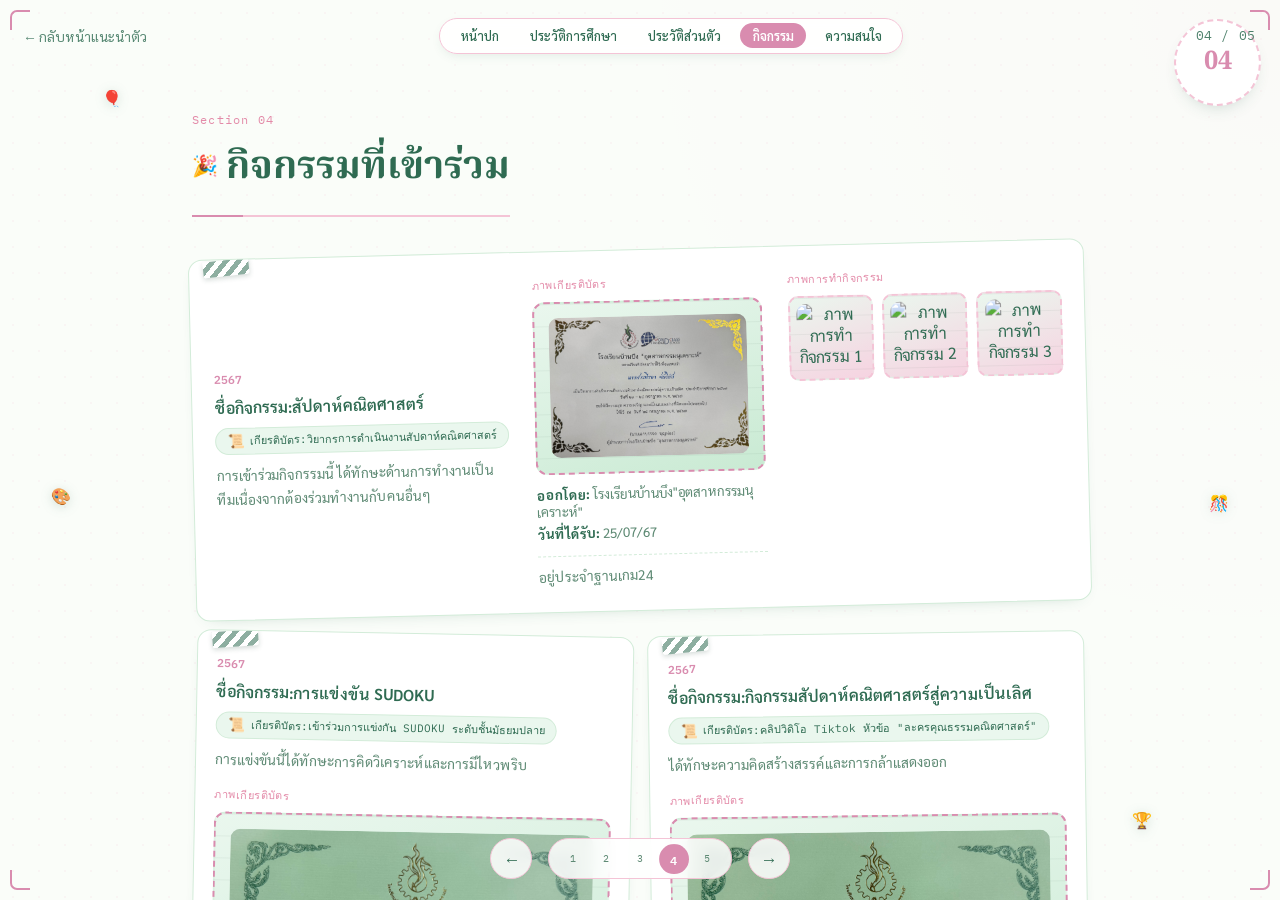
==== activities.html @ b08c2ee7 "Update activities.html" ====
<!DOCTYPE html>
<html lang="th">
<head>
<meta charset="UTF-8">
<meta name="viewport" content="width=device-width, initial-scale=1.0">
<title>กิจกรรม | พอร์ตฟอลิโอ สายบัญชี</title>
<link rel="preconnect" href="https://fonts.googleapis.com">
<link rel="preconnect" href="https://fonts.gstatic.com" crossorigin>
<link href="https://fonts.googleapis.com/css2?family=Noto+Serif+Thai:wght@400;600;700&family=Sarabun:wght@300;400;500;600;700&family=IBM+Plex+Mono:wght@400;500&display=swap" rel="stylesheet">

<style>
  :root{
    --sky:#E7F6EC;
    --navy:#2F6B52;
    --blue:#E38AA8;
    --blue-light:#F4C4D6;
    --paper:#FBFDFA;
    --paper-alt:#EAF7EE;
    --line:#D3ECD9;
    --gold:#D98CAF;
    --ink:#264B3C;
    --ink-soft:#5E8A74;
    --white:#FFFFFF;
    --blush-deep:#F6D3E1;
    --mint-deep:#C9EAD3;
    --font-display:'Noto Serif Thai', serif;
    --font-body:'Sarabun', sans-serif;
    --font-mono:'IBM Plex Mono', monospace;
  }

  *{box-sizing:border-box;}
  html,body{height:100%;margin:0;overflow:hidden;}
  body{
    font-family:var(--font-body);
    color:var(--ink);
    background:var(--paper);
    -webkit-font-smoothing:antialiased;
  }
  h1,h2,h3{font-family:var(--font-display);margin:0;}
  p{margin:0;}
  a{color:inherit;}
  button{font-family:inherit;cursor:pointer;}

  .app{position:relative;height:100vh;height:100dvh;overflow:hidden;}

  .topbar{
    position:fixed;top:0;left:0;right:0;z-index:30;
    display:flex;justify-content:space-between;align-items:center;
    padding:1.1rem 1.5rem;
    pointer-events:none;
  }
  .topbar > *{pointer-events:auto;}
  .back-link{
    font-size:.85rem;text-decoration:none;color:var(--navy);
    opacity:.8;transition:opacity .2s;
  }
  .back-link:hover{opacity:1;}
  .progress{
    font-family:var(--font-mono);font-size:.8rem;letter-spacing:.05em;
    color:var(--navy);opacity:.85;
  }

  .quick-nav {
    display: flex;
    gap: .4rem;
    background: rgba(255, 255, 255, 0.85);
    backdrop-filter: blur(6px);
    padding: .3rem .5rem;
    border-radius: 999px;
    border: 1px solid var(--blue-light);
    box-shadow: 0 4px 12px -4px rgba(47,107,82,.15);
  }

  .nav-chip {
    border: none;
    background: transparent;
    color: var(--navy);
    font-family: var(--font-body);
    font-size: .8rem;
    font-weight: 500;
    padding: .25rem .78rem;
    border-radius: 999px;
    transition: all .2s ease;
    text-decoration: none;
    display: inline-flex;
  }

  .nav-chip:hover {
    background: var(--paper-alt);
    color: var(--navy);
  }

  .nav-chip.active {
    background: var(--gold);
    color: var(--white);
    font-weight: 600;
  }

  @media (max-width: 680px) {
    .quick-nav {
      display: none;
    }
  }

  .deck{
    display:flex;height:100vh;height:100dvh;
  }
  .slide{
    min-width:100vw;height:100vh;height:100dvh;
    overflow-y:auto;
    padding:6.5rem 1.5rem 6rem;
    position:relative;
    opacity:1;
  }
  @media (min-width:768px){
    .slide{padding:7rem 4rem 6.5rem;}
  }

  .slide--paper{
    background-image:
      radial-gradient(circle at 100% 0%, rgba(227,138,168,.16), transparent 40%),
      radial-gradient(var(--blue-light) 1px, transparent 1.4px);
    background-size:auto, 26px 26px;
    background-position:0 0, 0 0;
    background-color:var(--paper);
    background-blend-mode:normal, normal;
    color:var(--ink);
  }
  .slide--paper::before{
    content:"";position:absolute;inset:0;background:var(--paper);opacity:.86;z-index:0;pointer-events:none;
  }
  .slide--paper > *{position:relative;z-index:1;}
  .slide--paper > .sparkle{position:absolute;}
  .slide--paper > .ghost-num{position:absolute;top:1.2rem;right:1.2rem;}

  .ghost-num{
    display:flex;align-items:center;justify-content:center;
    width:5.4rem;height:5.4rem;border-radius:50%;
    background:var(--white);
    border:2.5px dashed var(--blue-light);
    font-size:1.6rem;color:var(--gold);
    box-shadow:0 8px 18px -10px rgba(47,107,82,.3);
    animation:wiggle 6s ease-in-out infinite;
    font-family:var(--font-display);font-weight:700;
  }

  .section-tag{
    font-family:var(--font-mono);font-size:.75rem;letter-spacing:.1em;
    color:var(--blue);margin-bottom:.6rem;
  }
  .section-title{
    font-size:clamp(1.7rem,3.4vw,2.4rem);color:var(--navy);font-weight:700;
    margin-bottom:2rem;padding-bottom:1rem;
    border-bottom:2px solid var(--blue-light);
    max-width:48rem;
    position:relative;
    display:inline-flex;align-items:center;gap:.5rem;
  }
  .section-title .emoji{font-size:1.3rem;}
  .section-title::after{
    content:"";position:absolute;left:0;bottom:-2px;width:3.2rem;height:2px;
    background:var(--gold);
  }
  .content-wrap{max-width:48rem;margin:0 auto;}

  .activity-grid{display:grid;gap:1.4rem;}
  @media (min-width:640px){.activity-grid{grid-template-columns:1fr 1fr;}}
  .activity-card{
    background:var(--white);border:1px solid var(--line);border-radius:14px;overflow:hidden;
    box-shadow:0 6px 18px -14px rgba(47,107,82,.45);
    transition:transform .2s, box-shadow .2s;
    position:relative;
  }
  .activity-card:nth-child(4n+1){transform:rotate(-1.4deg);}
  .activity-card:nth-child(4n+2){transform:rotate(1.1deg);}
  .activity-card:nth-child(4n+3){transform:rotate(-.8deg);}
  .activity-card:nth-child(4n+4){transform:rotate(1.5deg);}
  .activity-card:hover{transform:rotate(0deg) translateY(-4px) scale(1.015);box-shadow:0 12px 24px -14px rgba(47,107,82,.5);}
  .activity-card::before{
    content:"";position:absolute;top:0;left:14px;z-index:3;
    width:46px;height:16px;
    background:repeating-linear-gradient(135deg, rgba(255,255,255,.6) 0 5px, rgba(47,107,82,.55) 5px 10px);
    transform:rotate(-5deg);border-radius:0 0 2px 2px;
    box-shadow:0 2px 5px rgba(38,75,60,.2);
  }

  /* การ์ดแบบเต็มแถว (แนวนอน) สำหรับกิจกรรมที่มีเนื้อหาเยอะ */
  .activity-card--wide{
    grid-column:1 / -1;
    transform:rotate(-.6deg);
  }
  .activity-card--wide:hover{
    transform:rotate(0deg) translateY(-4px) scale(1.008);
  }
  .activity-card--wide .activity-body{
    display:flex;
    flex-wrap:wrap;
    gap:1.6rem;
    padding:1.5rem 1.4rem;
  }
  .activity-card--wide .activity-meta{
    flex:1 1 240px;
    min-width:220px;
    display:flex;
    flex-direction:column;
    justify-content:center;
  }
  .activity-card--wide .cert-col{
    flex:1 1 200px;
    min-width:190px;
    max-width:230px;
  }
  .activity-card--wide .photo-col{
    flex:1 1 220px;
    min-width:210px;
  }
  .activity-card--wide .cert-col .cert-frame{
    aspect-ratio:4/3;
  }
  @media (max-width:640px){
    .activity-card--wide .activity-body{flex-direction:column;}
    .activity-card--wide .cert-col,
    .activity-card--wide .photo-col{max-width:none;}
  }

  .activity-body{padding:1.4rem 1.2rem 1.3rem;}
  .activity-year{font-family:var(--font-mono);font-size:.72rem;color:var(--gold);margin-bottom:.4rem;font-weight:600;}
  .activity-title{font-size:1rem;font-weight:600;color:var(--navy);line-height:1.5;margin-bottom:.5rem;}
  .activity-desc{font-size:.86rem;color:var(--ink-soft);line-height:1.7;}
  .cert-caption{
    display:inline-flex;align-items:center;gap:.35rem;
    font-family:var(--font-mono);font-size:.68rem;color:var(--navy);
    background:var(--paper-alt);border:1px solid var(--line);
    border-radius:999px;padding:.22rem .7rem;margin-bottom:.6rem;
  }
  .cert-caption::before{content:"📜";font-size:.85rem;}
  .cert-frame{
    aspect-ratio:4/3;border-radius:12px;
    border:2px dashed var(--gold);
    background:
      repeating-linear-gradient(to bottom, rgba(38,75,60,.06) 0 1px, transparent 1px 22px),
      linear-gradient(160deg,var(--paper-alt), var(--mint-deep));
    display:flex;flex-direction:column;align-items:center;justify-content:center;
    gap:.4rem;color:var(--navy);text-align:center;padding:.9rem;
    overflow:hidden;
  }
  .cert-frame img{
    width:100%;
    height:100%;
    object-fit:cover;
    border-radius:10px;
  }
  .cert-frame svg{width:28px;height:28px;opacity:.75;}
  .cert-frame span{font-size:.74rem;line-height:1.6;font-weight:600;}
  .cert-info{margin-top:.7rem;display:flex;flex-direction:column;gap:.35rem;}
  .plan-line{font-size:.84rem;color:var(--ink-soft);}
  .plan-line b{color:var(--navy);}
  .cert-desc{
    font-size:.86rem;color:var(--ink-soft);line-height:1.7;
    margin-top:.5rem;padding-top:.5rem;border-top:1px dashed var(--line);
  }
  .mini-photo-label{
    font-family:var(--font-mono);font-size:.68rem;letter-spacing:.04em;
    color:var(--blue);margin:.9rem 0 .5rem;text-transform:uppercase;
  }
  .activity-card--wide .mini-photo-label{margin-top:0;}
  .mini-photo-row{display:grid;grid-template-columns:repeat(3,1fr);gap:.55rem;}
  .mini-photo-frame{
    aspect-ratio:1/1;border-radius:10px;
    border:2px dashed var(--blue-light);
    background:
      repeating-linear-gradient(to bottom, rgba(38,75,60,.06) 0 1px, transparent 1px 18px),
      linear-gradient(160deg,var(--paper-alt), var(--blush-deep));
    display:flex;flex-direction:column;align-items:center;justify-content:center;
    gap:.25rem;color:var(--navy);text-align:center;padding:.4rem;
    overflow:hidden;
  }
  .mini-photo-frame svg{width:18px;height:18px;opacity:.7;}
  .mini-photo-frame span{font-size:.62rem;line-height:1.4;font-weight:600;}
  .mini-photo-frame img{
    width:100%;
    height:100%;
    object-fit:cover;
    border-radius:10px;
    display:block;
  }

  .frame-corner{
    position:fixed;z-index:26;pointer-events:none;width:20px;height:20px;
  }
  .frame-corner.tl{top:10px;left:10px;border-top:2px solid var(--gold);border-left:2px solid var(--gold);border-radius:7px 0 0 0;}
  .frame-corner.tr{top:10px;right:10px;border-top:2px solid var(--gold);border-right:2px solid var(--gold);border-radius:0 7px 0 0;}
  .frame-corner.bl{bottom:10px;left:10px;border-bottom:2px solid var(--gold);border-left:2px solid var(--gold);border-radius:0 0 0 7px;}
  .frame-corner.br{bottom:10px;right:10px;border-bottom:2px solid var(--gold);border-right:2px solid var(--gold);border-radius:0 0 7px 0;}

  .nav-controls{
    position:fixed;left:0;right:0;bottom:1.3rem;z-index:30;
    display:flex;align-items:center;justify-content:center;gap:1rem;
    pointer-events:none;
  }
  .nav-controls > *{pointer-events:auto;}
  .nav-btn{
    width:2.6rem;height:2.6rem;border-radius:50%;border:1px solid var(--blue-light);
    background:rgba(255,255,255,.85);backdrop-filter:blur(6px);
    color:var(--navy);font-size:1.05rem;display:flex;align-items:center;justify-content:center;
    transition:opacity .2s, transform .2s, background .2s;
    text-decoration:none;
  }
  .nav-btn:hover:not(.is-disabled){transform:translateY(-2px) scale(1.08) rotate(-4deg);background:var(--white);}
  .nav-btn.is-disabled{opacity:.3;pointer-events:none;}
  .dots{display:flex;gap:.5rem;padding:.4rem .7rem;border-radius:999px;
    background:rgba(255,255,255,.85);backdrop-filter:blur(6px);
    border:1px solid var(--blue-light);}
  .dot{
    width:1.6rem;height:1.6rem;border-radius:50%;border:none;background:transparent;
    font-family:var(--font-mono);font-size:.65rem;color:var(--ink-soft);
    display:flex;align-items:center;justify-content:center;
    text-decoration:none;
  }
  .dot.active{background:var(--gold);color:var(--white);font-weight:600;transform:scale(1.15);}

  @keyframes floaty{
    0%,100%{transform:translateY(0) rotate(var(--r,0deg));}
    50%{transform:translateY(-10px) rotate(var(--r,0deg));}
  }
  @keyframes twinkle{
    0%,100%{opacity:.35;transform:scale(.85) rotate(var(--r,0deg));}
    50%{opacity:1;transform:scale(1.15) rotate(var(--r,0deg));}
  }
  @keyframes wiggle{
    0%,100%{transform:rotate(-3deg);}
    50%{transform:rotate(3deg);}
  }
  .sparkle{
    position:absolute;pointer-events:none;user-select:none;
    font-size:1.4rem;line-height:1;
    filter:drop-shadow(0 2px 6px rgba(47,107,82,.2));
    animation:floaty 5s ease-in-out infinite;
    z-index:1;
  }
  .sparkle.tw{animation:twinkle 3.2s ease-in-out infinite;}
  .sparkle.small{font-size:1rem;}

  @media (prefers-reduced-motion:reduce){
    .sparkle, .ghost-num{animation:none;}
  }
</style>
</head>
<body>

<div class="app">

  <span class="frame-corner tl" aria-hidden="true"></span>
  <span class="frame-corner tr" aria-hidden="true"></span>
  <span class="frame-corner bl" aria-hidden="true"></span>
  <span class="frame-corner br" aria-hidden="true"></span>

  <header class="topbar">
    <a class="back-link" href="index.html">← กลับหน้าแนะนำตัว</a>

    <nav class="quick-nav">
      <a class="nav-chip " href="index.html">หน้าปก</a>
      <a class="nav-chip " href="education.html">ประวัติการศึกษา</a>
      <a class="nav-chip " href="personal.html">ประวัติส่วนตัว</a>
      <a class="nav-chip active" href="activities.html">กิจกรรม</a>
      <a class="nav-chip " href="interests.html">ความสนใจ</a>
    </nav>

    <div class="progress">04 / 05</div>
  </header>

  <div class="deck">
    <section class="slide slide--paper">
      <span class="sparkle small tw" style="top:10%;left:8%;">🎈</span>
      <span class="sparkle small" style="bottom:8%;right:10%;animation-delay:.5s;">🏆</span>
      <span class="sparkle small tw" style="top:55%;right:4%;animation-delay:1s;">🎊</span>
      <span class="sparkle small" style="bottom:44%;left:4%;animation-delay:.3s;">🎨</span>
      <span class="ghost-num">04</span>
      <div class="content-wrap" style="max-width:56rem;">
        <div class="section-tag">Section 04</div>
        <h2 class="section-title"><span class="emoji">🎉</span> กิจกรรมที่เข้าร่วม</h2>

        <div class="activity-grid">

          <!-- กิจกรรมที่ 5 (แนวนอน เต็มแถว: รายละเอียด / เกียรติบัตร / ภาพกิจกรรม) -->
          <div class="activity-card activity-card--wide">
            <div class="activity-body">

              <div class="activity-meta">
                <div class="activity-year">2567</div>
                <div class="activity-title">ชื่อกิจกรรม:สัปดาห์คณิตศาสตร์</div>
                <div class="cert-caption">เกียรติบัตร:วิยากรการดำเนินงานสัปดาห์คณิตศาสตร์</div>
                <p class="activity-desc">การเข้าร่วมกิจกรรมนี้ ได้ทักษะด้านการทำงานเป็นทีมเนื่องจากต้องร่วมทำงานกับคนอื่นๆ</p>
              </div>

              <div class="cert-col">
                <div class="mini-photo-label">ภาพเกียรติบัตร</div>
                <div class="cert-frame">
                  <img src="IMG_2150.jpeg" alt="เกียรติบัตรวิทยากรการดำเนินงานสัปดาห์คณิตศาสตร์">
                </div>
                <div class="cert-info">
                  <p class="plan-line"><b>ออกโดย:</b> โรงเรียนบ้านบึง"อุตสาหกรรมนุเคราะห์"</p>
                  <p class="plan-line"><b>วันที่ได้รับ:</b> 25/07/67</p>
                  <p class="cert-desc">อยู่ประจำฐานเกม24</p>
                </div>
              </div>

              <div class="photo-col">
                <div class="mini-photo-label">ภาพการทำกิจกรรม</div>
                <div class="mini-photo-row">
                  <div class="mini-photo-frame">
                    <img src="IMG_XXXX.jpeg" alt="ภาพการทำกิจกรรม 1">
                  </div>
                  <div class="mini-photo-frame">
                    <img src="IMG_XXXX.jpeg" alt="ภาพการทำกิจกรรม 2">
                  </div>
                  <div class="mini-photo-frame">
                    <img src="IMG_XXXX.jpeg" alt="ภาพการทำกิจกรรม 3">
                  </div>
                </div>
              </div>

            </div>
          </div>

          <!-- กิจกรรมที่ 6 (มีเฉพาะภาพเกียรติบัตร) -->
          <div class="activity-card">
            <div class="activity-body">
              <div class="activity-year">2567</div>
              <div class="activity-title">ชื่อกิจกรรม:การแข่งขัน SUDOKU</div>
              <div class="cert-caption">เกียรติบัตร:เข้าร่วมการแข่งกัน SUDOKU ระดับชั้นมัธยมปลาย</div>
              <p class="activity-desc">การแข่งขันนี้ได้ทักษะการคิดวิเคราะห์และการมีไหวพริบ</p>

              <div class="mini-photo-label">ภาพเกียรติบัตร</div>
              <div class="cert-frame">
                <img src="IMG_2148.jpeg" alt="เกียรติบัตร SUDOKU">
              </div>
              <div class="cert-info">
                <p class="plan-line"><b>ออกโดย:</b> โรงเรียนบ้านบึง"อุตสาหกรรมนุเคราะห์"</p>
                <p class="plan-line"><b>วันที่ได้รับ:</b> 25/07/67</p>
                <p class="cert-desc"></p>
              </div>
            </div>
          </div>

          <!-- กิจกรรมที่ 7 (มีเฉพาะภาพเกียรติบัตร) -->
          <div class="activity-card">
            <div class="activity-body">
              <div class="activity-year">2567</div>
              <div class="activity-title">ชื่อกิจกรรม:กิจกรรมสัปดาห์คณิตศาสตร์สู่ความเป็นเลิศ</div>
              <div class="cert-caption">เกียรติบัตร:คลิปวิดิโอ Tiktok หัวข้อ "ละครคุณธรรมคณิตศาสตร์"</div>
              <p class="activity-desc">ได้ทักษะความคิดสร้างสรรค์และการกล้าแสดงออก</p>

              <div class="mini-photo-label">ภาพเกียรติบัตร</div>
              <div class="cert-frame">
                <img src="IMG_2146.jpeg" alt="เกียรติบัตร ละครคุณธรรม">
              </div>
              <div class="cert-info">
                <p class="plan-line"><b>ออกโดย:</b> โรงเรียนบ้านบึง"อุตสาหกรรมนุเคราะห์"</p>
                <p class="plan-line"><b>วันที่ได้รับ:</b> 25/07/67</p>
                <p class="cert-desc"></p>
              </div>
            </div>
          </div>

          <!-- กิจกรรมที่ 8 (มีเฉพาะภาพเกียรติบัตร แบบเดียวกับโครงการที่ 6) -->
          <div class="activity-card">
            <div class="activity-body">
              <div class="activity-year">[ปีการศึกษา]</div>
              <div class="activity-title">[ชื่อกิจกรรม/โครงการที่ 8]</div>
              <div class="cert-caption">เกียรติบัตร: [ชื่อเกียรติบัตร]</div>
              <p class="activity-desc">[อธิบายสั้นๆ ว่าได้เรียนรู้อะไร ทำกิจกรรมอะไรบ้าง และได้อะไรจากกิจกรรมนี้]</p>

              <div class="mini-photo-label">ภาพเกียรติบัตร</div>
              <div class="cert-frame">
                <svg viewBox="0 0 24 24" fill="none" stroke="currentColor" stroke-width="1.4"><rect x="4" y="3" width="16" height="13" rx="1.5"/><path d="M8 7.5h8M8 10.5h5"/><path d="M9.5 16v4.5l2.5-1.6 2.5 1.6V16"/></svg>
                <span>แนบภาพเกียรติบัตร<br>(ถ่ายรูปหรือสแกน)</span>
              </div>
              <div class="cert-info">
                <p class="plan-line"><b>ออกโดย:</b> [ระบุหน่วยงานที่มอบเกียรติบัตร]</p>
                <p class="plan-line"><b>วันที่ได้รับ:</b> [ระบุวันที่ได้รับ]</p>
                <p class="cert-desc">[คำบรรยายเกี่ยวกับเกียรติบัตรนี้ เช่น ได้รับจากการเข้าร่วมกิจกรรมอะไร ในบทบาทใด]</p>
              </div>
            </div>
          </div>

        </div>
      </div>
    </section>
  </div>

  <footer class="nav-controls">
    <a class="nav-btn" href="personal.html" title="หน้าก่อนหน้า">←</a>
    <nav class="dots">
      <a class="dot" href="index.html">1</a>
      <a class="dot" href="education.html">2</a>
      <a class="dot" href="personal.html">3</a>
      <a class="dot active" href="activities.html">4</a>
      <a class="dot" href="interests.html">5</a>
    </nav>
    <a class="nav-btn" href="interests.html" title="หน้าถัดไป">→</a>
  </footer>

</div>

</body>
</html>
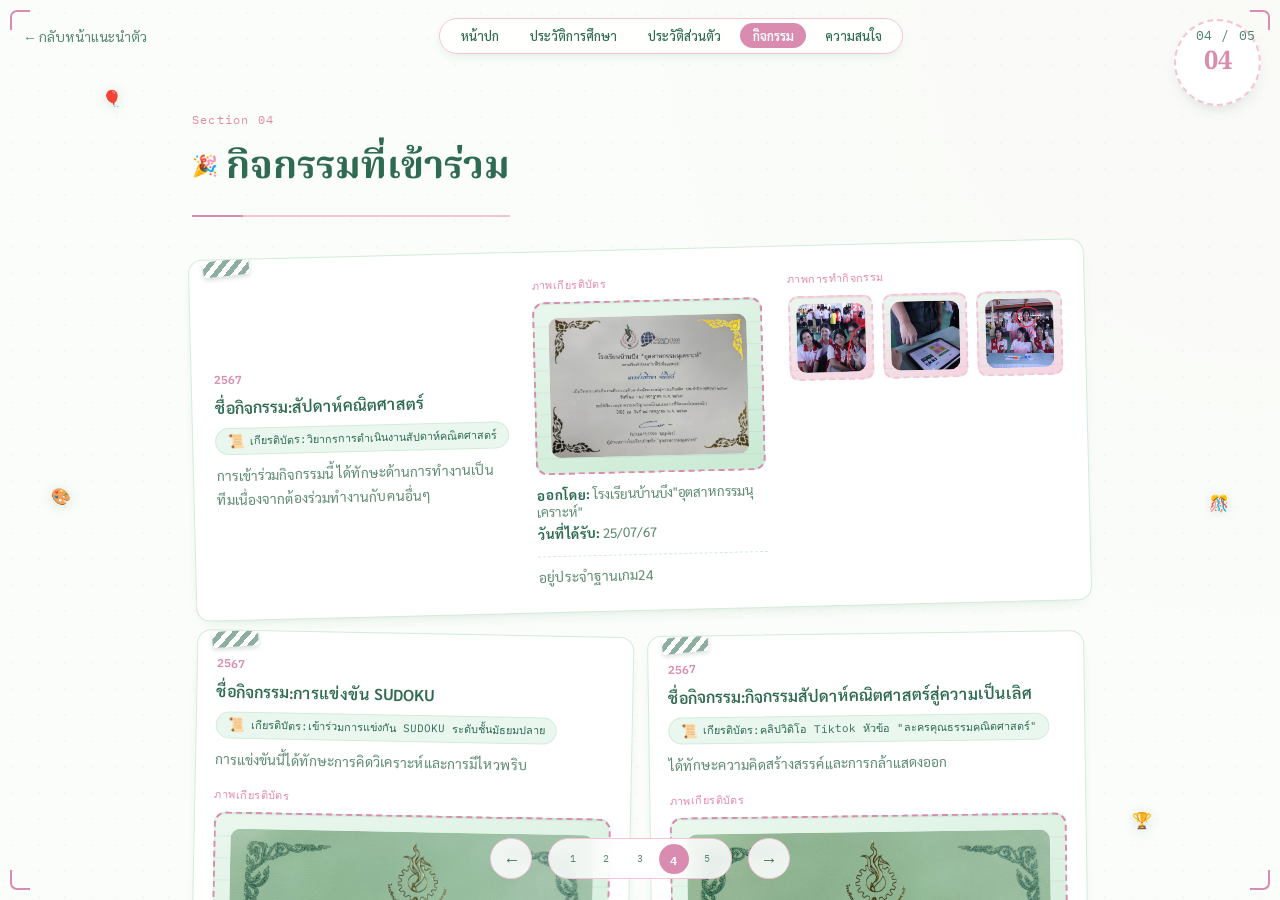
==== commit 64c69baa: "Update activities.html" ====
--- a/activities.html
+++ b/activities.html
@@ -409,13 +409,13 @@
                 <div class="mini-photo-label">ภาพการทำกิจกรรม</div>
                 <div class="mini-photo-row">
                   <div class="mini-photo-frame">
-                    <img src="IMG_XXXX.jpeg" alt="ภาพการทำกิจกรรม 1">
+                    <img src="IMG_2360.jpeg" alt="ภาพการทำกิจกรรม 1">
                   </div>
                   <div class="mini-photo-frame">
-                    <img src="IMG_XXXX.jpeg" alt="ภาพการทำกิจกรรม 2">
+                    <img src="IMG_2361.jpeg" alt="ภาพการทำกิจกรรม 2">
                   </div>
                   <div class="mini-photo-frame">
-                    <img src="IMG_XXXX.jpeg" alt="ภาพการทำกิจกรรม 3">
+                    <img src="IMG_2362.jpeg" alt="ภาพการทำกิจกรรม 3">
                   </div>
                 </div>
               </div>
@@ -466,20 +466,21 @@
           <!-- กิจกรรมที่ 8 (มีเฉพาะภาพเกียรติบัตร แบบเดียวกับโครงการที่ 6) -->
           <div class="activity-card">
             <div class="activity-body">
-              <div class="activity-year">[ปีการศึกษา]</div>
-              <div class="activity-title">[ชื่อกิจกรรม/โครงการที่ 8]</div>
-              <div class="cert-caption">เกียรติบัตร: [ชื่อเกียรติบัตร]</div>
-              <p class="activity-desc">[อธิบายสั้นๆ ว่าได้เรียนรู้อะไร ทำกิจกรรมอะไรบ้าง และได้อะไรจากกิจกรรมนี้]</p>
+              <div class="activity-year">2567</div>
+              <div class="activity-title">ชื่อกิจกรรม:อบรม "วัยรุ่นยุคใหม่ ใส่ใจสุขภาพจิต"</div>
+              <div class="cert-caption">เกียรติบัตร:เข้าร่วมอบรม"วัยรุ่นยุคใหม่ ใจใส่สุขภาพจิต"</div>
+              <p class="activity-desc">ได้เรียนการใส่ใจสุขภาพจิตของตัวเรา</p>
 
               <div class="mini-photo-label">ภาพเกียรติบัตร</div>
               <div class="cert-frame">
-                <svg viewBox="0 0 24 24" fill="none" stroke="currentColor" stroke-width="1.4"><rect x="4" y="3" width="16" height="13" rx="1.5"/><path d="M8 7.5h8M8 10.5h5"/><path d="M9.5 16v4.5l2.5-1.6 2.5 1.6V16"/></svg>
-                <span>แนบภาพเกียรติบัตร<br>(ถ่ายรูปหรือสแกน)</span>
+  <img src="IMG_2147.jpeg" alt="เกียรติบัตร[ชื่อกิจกรรมที่ 6]">
+</div>
+
               </div>
               <div class="cert-info">
-                <p class="plan-line"><b>ออกโดย:</b> [ระบุหน่วยงานที่มอบเกียรติบัตร]</p>
-                <p class="plan-line"><b>วันที่ได้รับ:</b> [ระบุวันที่ได้รับ]</p>
-                <p class="cert-desc">[คำบรรยายเกี่ยวกับเกียรติบัตรนี้ เช่น ได้รับจากการเข้าร่วมกิจกรรมอะไร ในบทบาทใด]</p>
+                <p class="plan-line"><b>ออกโดย:</b>โรงเรียนบ้านบึง"อุตสาหกรรมนุเคราะห์"</p>
+                <p class="plan-line"><b>วันที่ได้รับ:</b>30/08/67</p>
+                <p class="cert-desc"></p>
               </div>
             </div>
           </div>
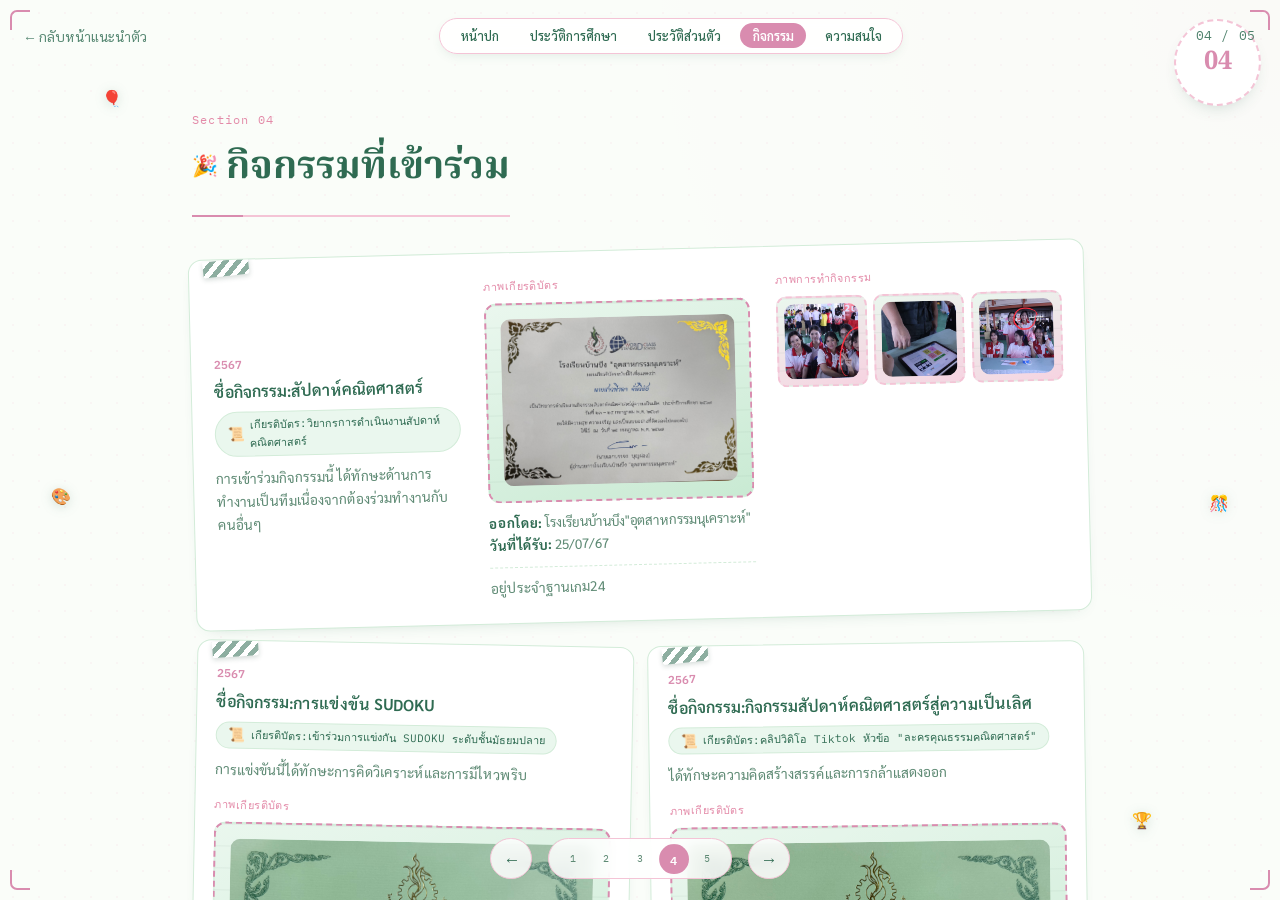
==== commit fe4ac762: "Update activities.html" ====
--- a/activities.html
+++ b/activities.html
@@ -206,13 +206,13 @@
     justify-content:center;
   }
   .activity-card--wide .cert-col{
-    flex:1 1 200px;
-    min-width:190px;
-    max-width:230px;
+    flex:1 1 260px;
+    min-width:240px;
+    max-width:300px;
   }
   .activity-card--wide .photo-col{
-    flex:1 1 220px;
-    min-width:210px;
+    flex:1 1 280px;
+    min-width:260px;
   }
   .activity-card--wide .cert-col .cert-frame{
     aspect-ratio:4/3;
@@ -264,7 +264,7 @@
     color:var(--blue);margin:.9rem 0 .5rem;text-transform:uppercase;
   }
   .activity-card--wide .mini-photo-label{margin-top:0;}
-  .mini-photo-row{display:grid;grid-template-columns:repeat(3,1fr);gap:.55rem;}
+  .mini-photo-row{display:grid;grid-template-columns:repeat(3,1fr);gap:.4rem;}
   .mini-photo-frame{
     aspect-ratio:1/1;border-radius:10px;
     border:2px dashed var(--blue-light);
@@ -473,9 +473,7 @@
 
               <div class="mini-photo-label">ภาพเกียรติบัตร</div>
               <div class="cert-frame">
-  <img src="IMG_2147.jpeg" alt="เกียรติบัตร[ชื่อกิจกรรมที่ 6]">
-</div>
-
+                <img src="IMG_2147.jpeg" alt="เกียรติบัตร[ชื่อกิจกรรมที่ 6]">
               </div>
               <div class="cert-info">
                 <p class="plan-line"><b>ออกโดย:</b>โรงเรียนบ้านบึง"อุตสาหกรรมนุเคราะห์"</p>
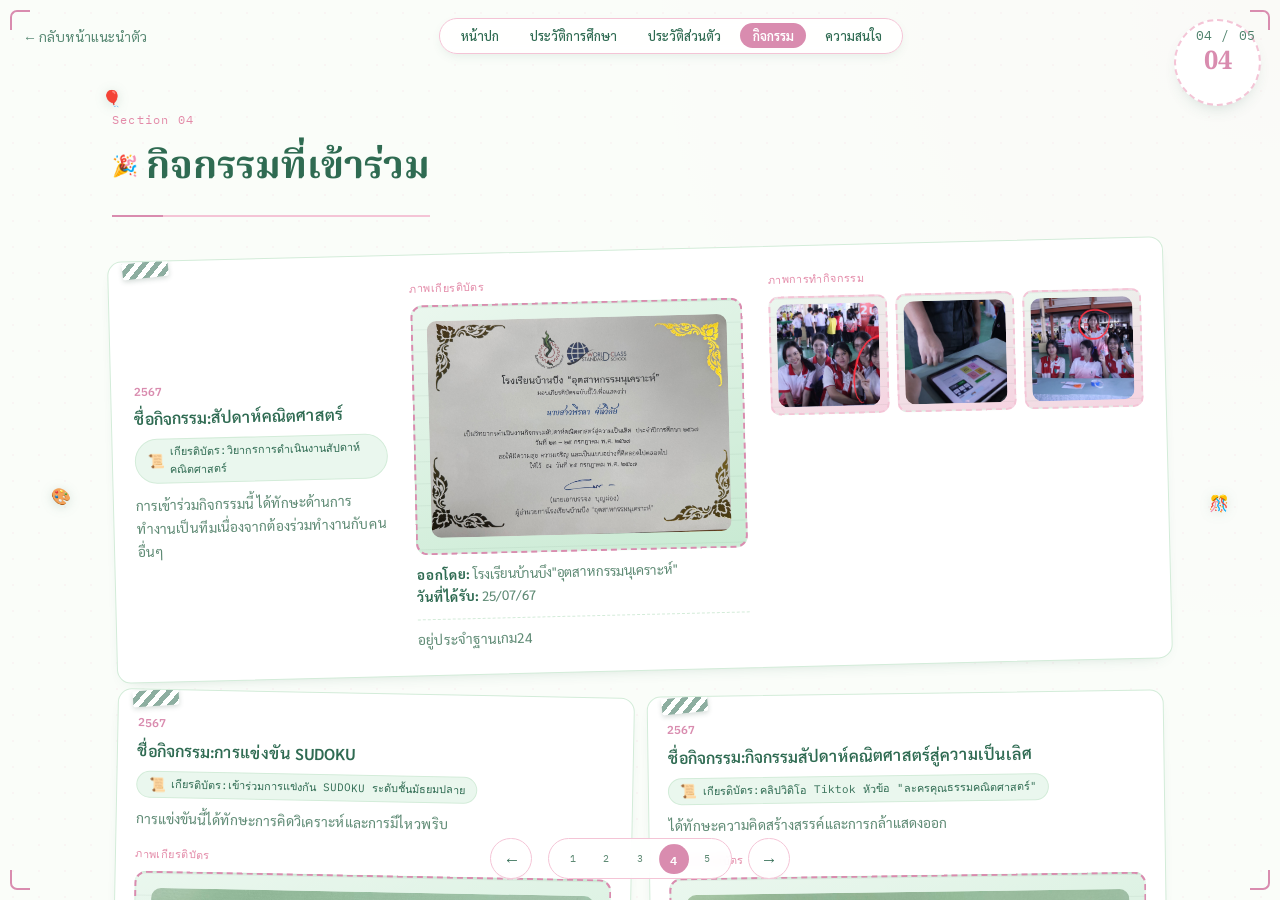
==== commit ea1d6e84: "Update activities.html" ====
--- a/activities.html
+++ b/activities.html
@@ -206,13 +206,13 @@
     justify-content:center;
   }
   .activity-card--wide .cert-col{
-    flex:1 1 260px;
-    min-width:240px;
-    max-width:300px;
+    flex:1 1 320px;
+    min-width:300px;
+    max-width:400px;
   }
   .activity-card--wide .photo-col{
-    flex:1 1 280px;
-    min-width:260px;
+    flex:1 1 360px;
+    min-width:340px;
   }
   .activity-card--wide .cert-col .cert-frame{
     aspect-ratio:4/3;
@@ -264,7 +264,7 @@
     color:var(--blue);margin:.9rem 0 .5rem;text-transform:uppercase;
   }
   .activity-card--wide .mini-photo-label{margin-top:0;}
-  .mini-photo-row{display:grid;grid-template-columns:repeat(3,1fr);gap:.4rem;}
+  .mini-photo-row{display:grid;grid-template-columns:repeat(3,1fr);gap:.5rem;}
   .mini-photo-frame{
     aspect-ratio:1/1;border-radius:10px;
     border:2px dashed var(--blue-light);
@@ -376,7 +376,7 @@
       <span class="sparkle small tw" style="top:55%;right:4%;animation-delay:1s;">🎊</span>
       <span class="sparkle small" style="bottom:44%;left:4%;animation-delay:.3s;">🎨</span>
       <span class="ghost-num">04</span>
-      <div class="content-wrap" style="max-width:56rem;">
+      <div class="content-wrap" style="max-width:66rem;">
         <div class="section-tag">Section 04</div>
         <h2 class="section-title"><span class="emoji">🎉</span> กิจกรรมที่เข้าร่วม</h2>
 
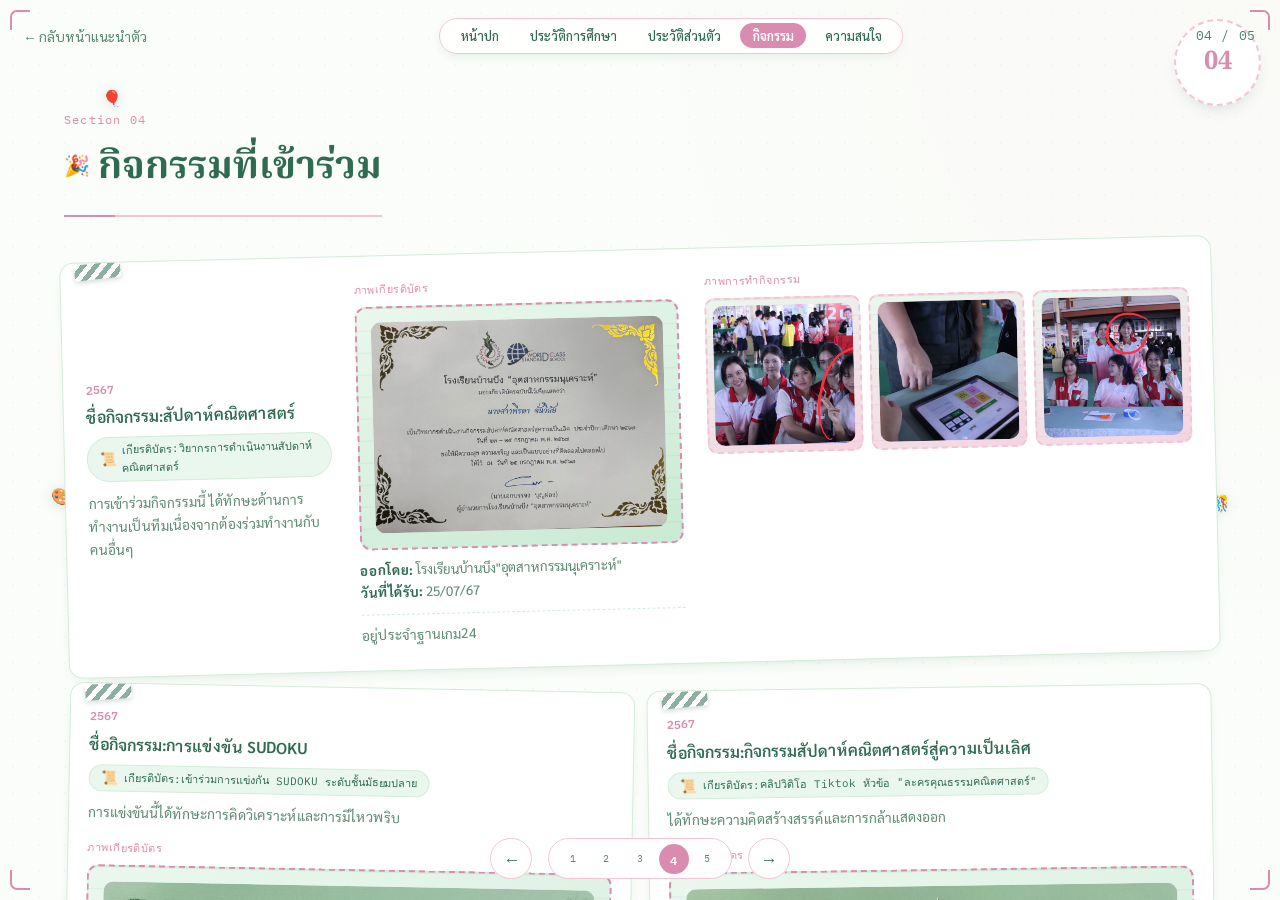
==== commit cdee1985: "Update activities.html" ====
--- a/activities.html
+++ b/activities.html
@@ -211,8 +211,8 @@
     max-width:400px;
   }
   .activity-card--wide .photo-col{
-    flex:1 1 360px;
-    min-width:340px;
+    flex:1 1 480px;
+    min-width:460px;
   }
   .activity-card--wide .cert-col .cert-frame{
     aspect-ratio:4/3;
@@ -376,7 +376,7 @@
       <span class="sparkle small tw" style="top:55%;right:4%;animation-delay:1s;">🎊</span>
       <span class="sparkle small" style="bottom:44%;left:4%;animation-delay:.3s;">🎨</span>
       <span class="ghost-num">04</span>
-      <div class="content-wrap" style="max-width:66rem;">
+      <div class="content-wrap" style="max-width:76rem;">
         <div class="section-tag">Section 04</div>
         <h2 class="section-title"><span class="emoji">🎉</span> กิจกรรมที่เข้าร่วม</h2>
 
